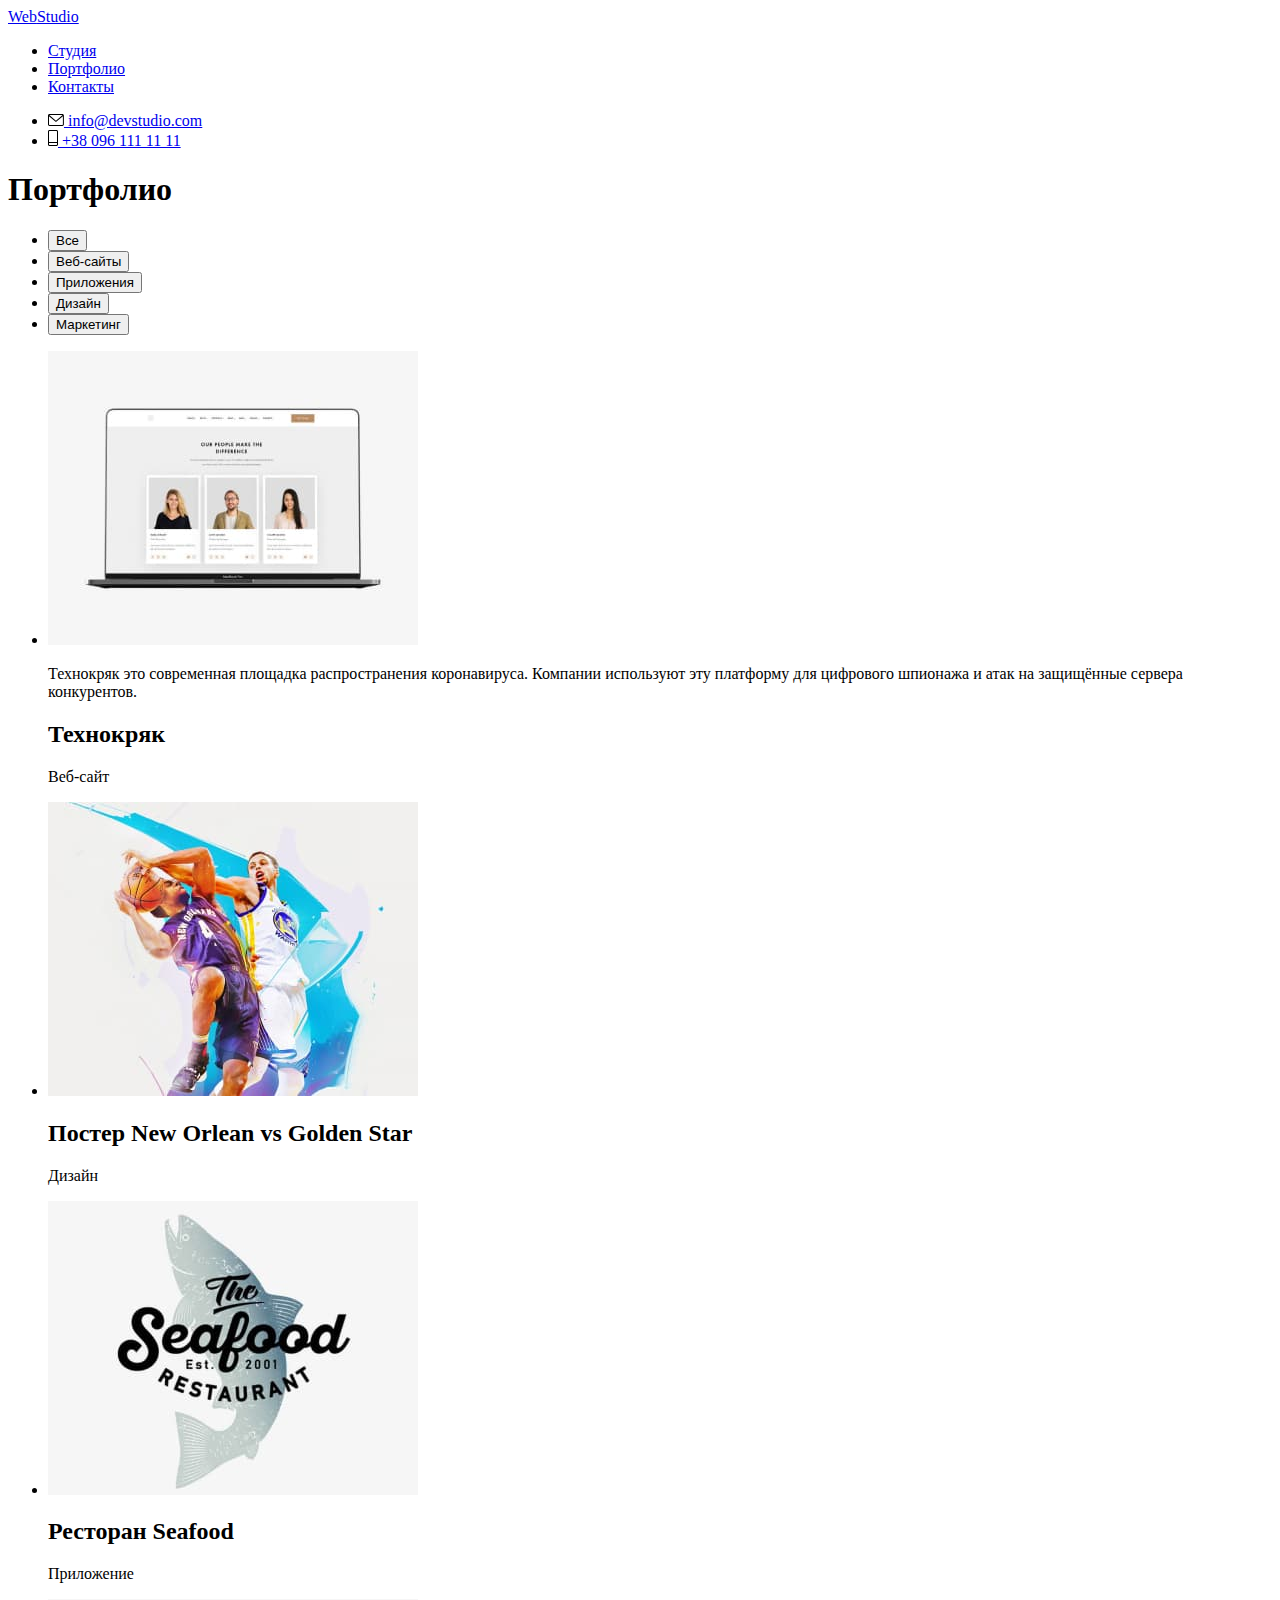
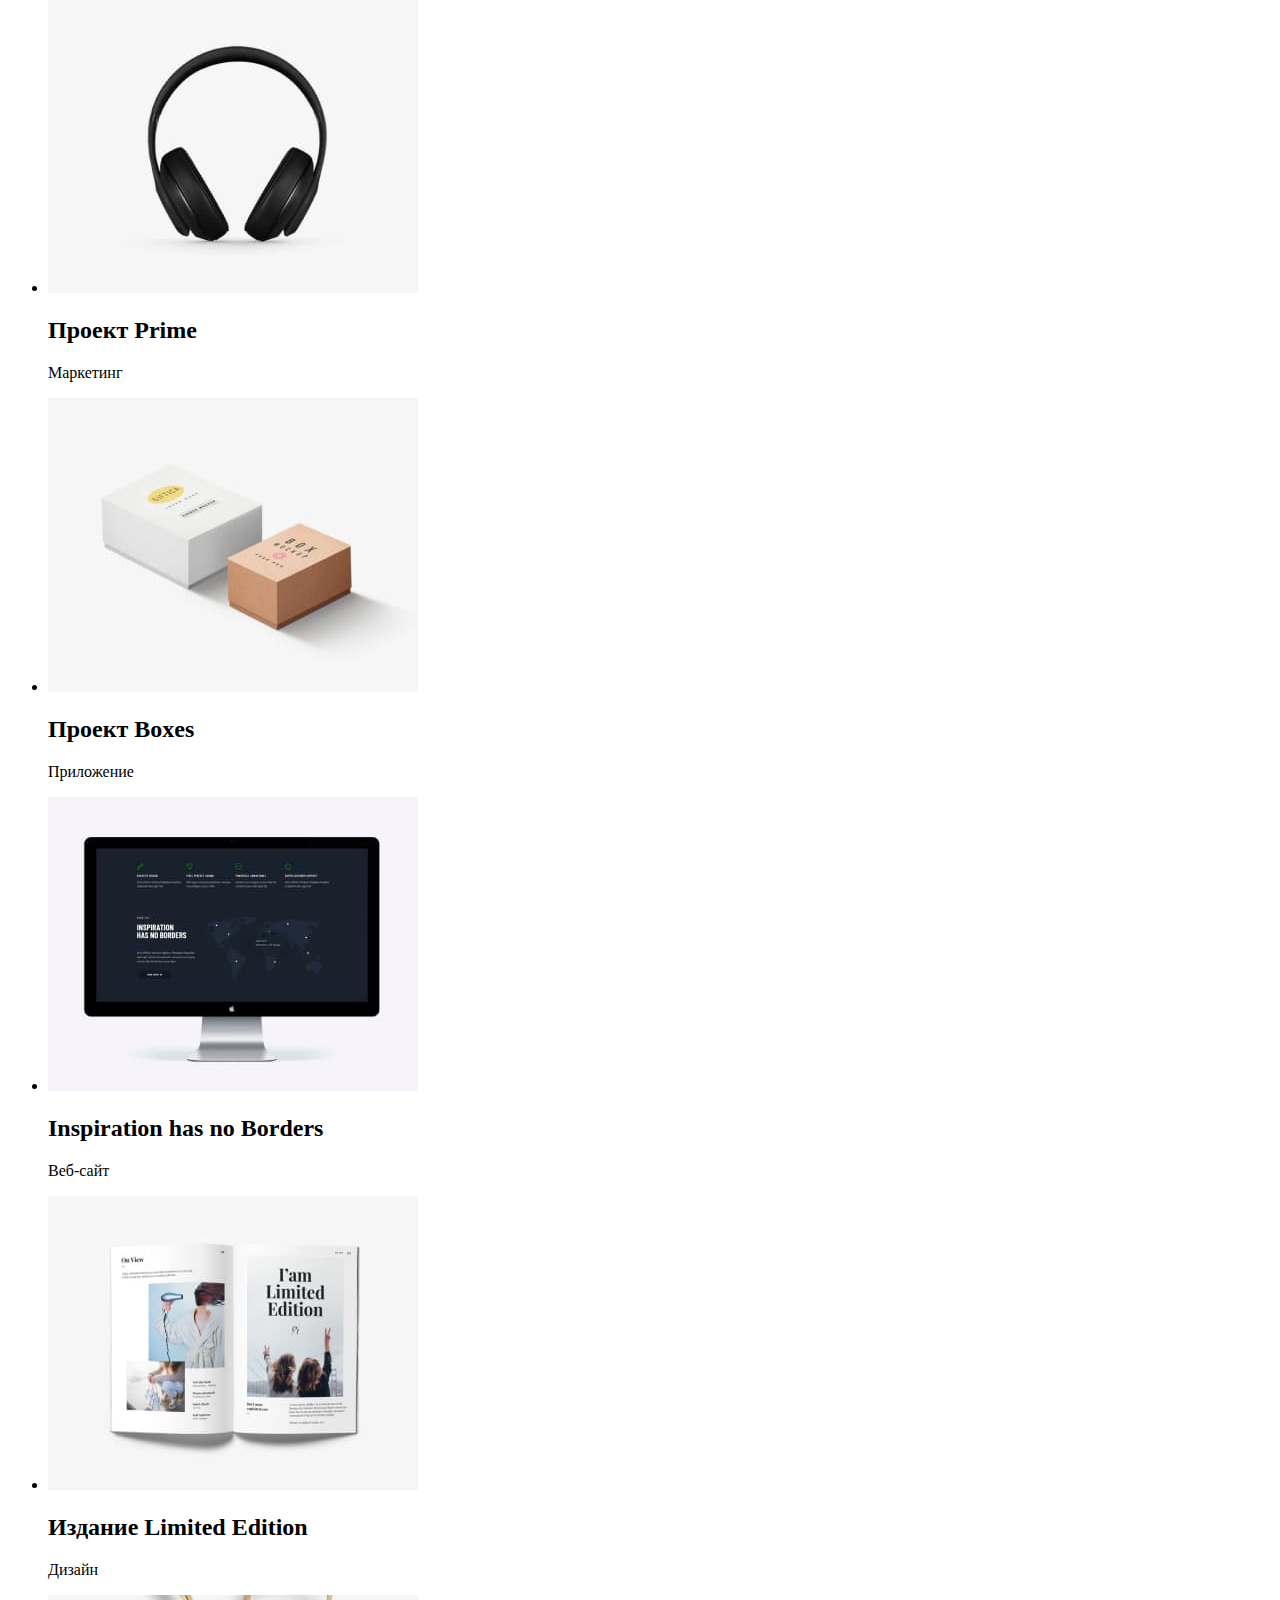
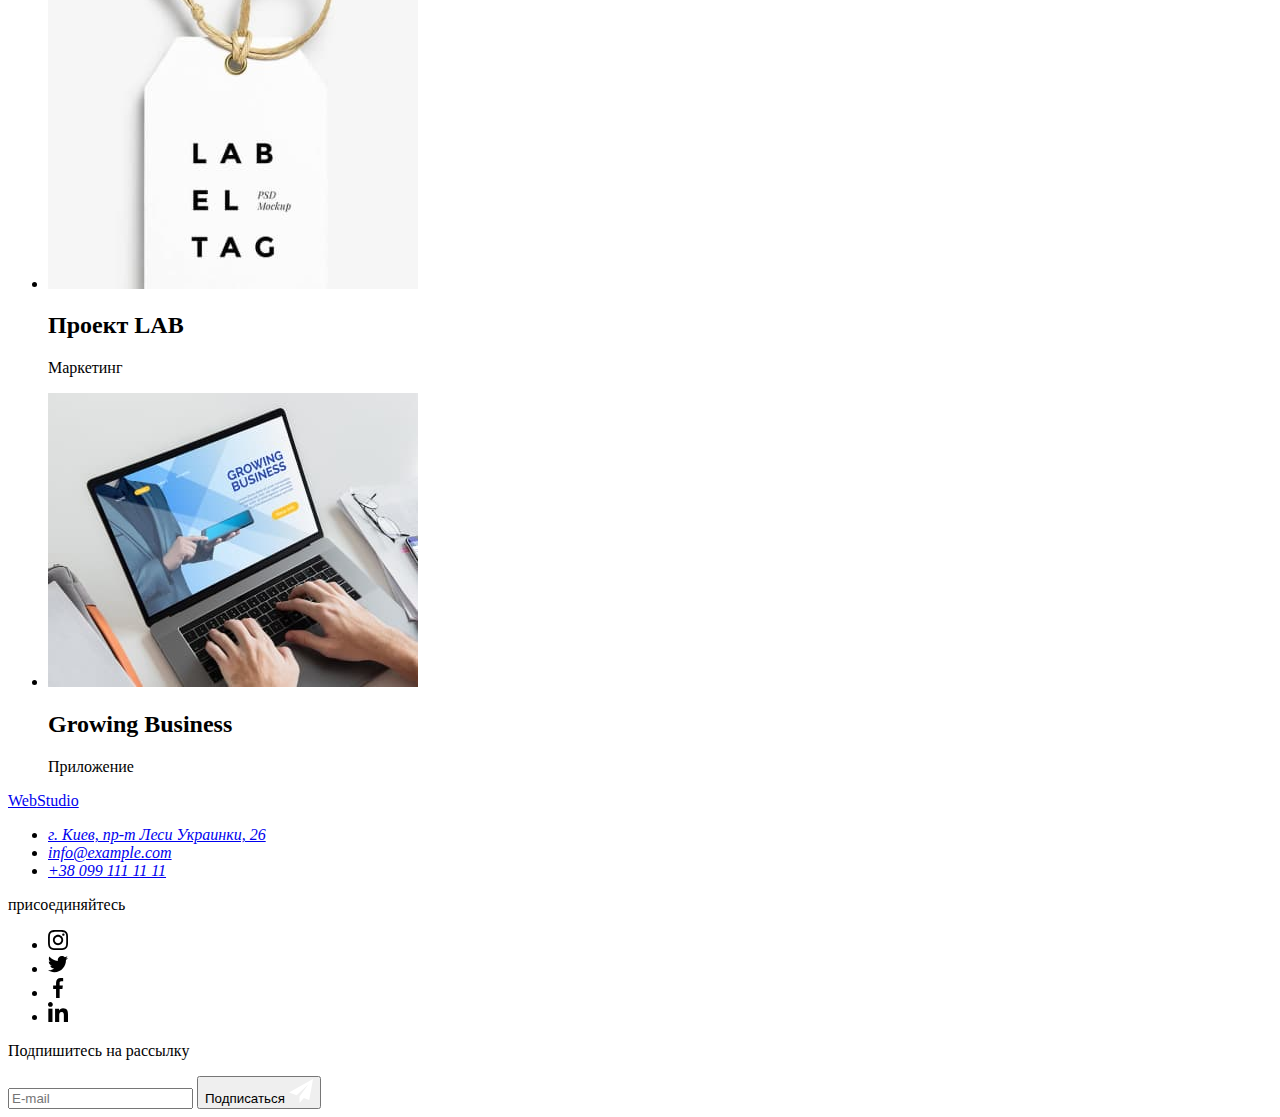
==== portfolio.html @ ef8463d5 "creating new" ====
<!DOCTYPE html>
<html lang="en">
<head>
    <meta charset="UTF-8">
    <meta http-equiv="X-UA-Compatible" content="IE=edge">
    <meta name="viewport" content="width=device-width, initial-scale=1.0">
    <title>WebStudio</title>
    <link rel="preconnect" href="https://fonts.googleapis.com">
    <link rel="preconnect" href="https://fonts.gstatic.com" crossorigin>
    <link href="https://fonts.googleapis.com/css2?family=Raleway:wght@700&family=Roboto:wght@400;500;700;900&display=swap"
        rel="stylesheet">
    <link rel="stylesheet" href="https://cdnjs.cloudflare.com/ajax/libs/modern-normalize/1.1.0/modern-normalize.min.css"
        integrity="sha512-wpPYUAdjBVSE4KJnH1VR1HeZfpl1ub8YT/NKx4PuQ5NmX2tKuGu6U/JRp5y+Y8XG2tV+wKQpNHVUX03MfMFn9Q=="
        crossorigin="anonymous" referrerpolicy="no-referrer" />
    <link rel="stylesheet" href="./css/portfolio.min.css">
</head>
<body>
    <header class="header portfolio-header">
        <div class="container header-container">
            <nav class="navigation">
                <a class="logo link" href="./index.html"><span class="logo-primary">Web</span>Studio</a>
                <ul class="nav-list list">
                    <li class="nav-list-item">
                        <a class="nav-list-link link" href="./index.html#about">Студия</a>
                    </li>
                    <li class="nav-list-item">
                        <a class="nav-list-link link current" href="./portfolio.html">Портфолио</a>
                    </li>
                    <li class="nav-list-item">
                        <a class="nav-list-link link" href="#contacts">Контакты</a>
                    </li>
                </ul>
            </nav>
            <ul class="header-contact-list list">
                <li class="header-contact-list-item">
                    <a class="header-contact-link link" href="mailto:info@devstudio.com">
                        <svg class="header-contacts-icon" width="16" height="12">
                            <use href="./img/svg/sprite.svg#icon-email"></use>
                        </svg>
                        info@devstudio.com
                    </a>
                </li>
                <li class="header-contact-list-item">
                    <a class="header-contact-link link" href="tel:+380961111111">
                        <svg class="header-contacts-icon" width="10" height="16">
                            <use href="./img/svg/sprite.svg#icon-telephone"></use>
                        </svg>
                        +38 096 111 11 11
                    </a>
                </li>
            </ul>
        </div>
    </header>
    <main>
        <section class="portfolio">
            <div class="container">
                <h1 class="visually-hidden">Портфолио</h1>
                <ul class="button-list list">
                    <li class="button-list-item">
                        <button class="button" type="button">Все</button>
                    </li>
                    <li class="button-list-item">
                        <button class="button" type="button">Веб-сайты</button>
                    </li>
                    <li class="button-list-item">
                        <button class="button" type="button">Приложения</button>
                    </li>
                    <li class="button-list-item">
                        <button class="button" type="button">Дизайн</button>
                    </li>
                    <li class="button-list-item">
                        <button class="button" type="button">Маркетинг</button>
                    </li>
                </ul>
                <ul class="portfolio-list list">
                    <li class="portfolio-list-item">
                        <div class="portfolio-overlay">
                            <img width="370" height="294" class="portfolio-img" src="./img/portfolio-img-1.jpg" alt="Страница сайта с работниками Технокряк">
                            <p class="overlay-content">Технокряк это современная площадка распространения коронавируса. Компании используют эту платформу для цифрового
                            шпионажа и атак на защищённые сервера конкурентов.</p>
                        </div>
                        <div class="text-box">
                            <h2 class="portfolio-title">Технокряк</h2>
                            <p class="portfolio-text">Веб-сайт</p>
                        </div>
                    </li>
                    <li class="portfolio-list-item">
                        <div class="portfolio-overlay">
                            <img width="370" height="294" class="portfolio-img" src="./img/portfolio-img-2.jpg" alt="два баскетболиста борятся за мяч">
                            <p class="overlay-content"></p>
                        </div>                        
                        <div class="text-box">
                            <h2 class="portfolio-title">Постер <span lang="en">New Orlean vs Golden Star</span></h2>
                            <p class="portfolio-text">Дизайн</p>
                        </div>
                    </li>
                    <li class="portfolio-list-item">
                        <div class="portfolio-overlay">
                            <img width="370" height="294" class="portfolio-img" src="./img/portfolio-img-3.jpg" alt="логотип ресторана Сифуд">
                            <p class="overlay-content"></p>
                        </div>                        
                        <div class="text-box">
                            <h2 class="portfolio-title">Ресторан <span lang="en">Seafood</span></h2>
                            <p class="portfolio-text">Приложение</p>
                        </div>
                    </li>
                    <li class="portfolio-list-item">
                        <div class="portfolio-overlay">
                            <img width="370" height="294" class="portfolio-img" src="./img/portfolio-img-4.jpg" alt="Наушники">
                            <p class="overlay-content"></p>
                        </div>                        
                        <div class="text-box">
                            <h2 class="portfolio-title">Проект <span lang="en">Prime</span></h2>
                            <p class="portfolio-text">Маркетинг</p>
                        </div>
                    </li>
                    <li class="portfolio-list-item">
                        <div class="portfolio-overlay">
                            <img width="370" height="294" class="portfolio-img" src="./img/portfolio-img-5.jpg" alt="Две подарочные коробки">
                            <p class="overlay-content"></p>
                        </div>                        
                        <div class="text-box">
                            <h2 class="portfolio-title">Проект <span lang="en">Boxes</span></h2>
                            <p class="portfolio-text">Приложение</p>
                        </div>
                    </li>
                    <li class="portfolio-list-item">
                        <div class="portfolio-overlay">
                            <img width="370" height="294" class="portfolio-img" src="./img/portfolio-img-6.jpg" alt="Монитор с веб-страницей">
                            <p class="overlay-content"></p>
                        </div>                        
                        <div class="text-box">
                            <h2 class="portfolio-title" lang="en">Inspiration has no Borders</h2>
                            <p class="portfolio-text">Веб-сайт</p>
                        </div>
                    </li>
                    <li class="portfolio-list-item">
                        <div class="portfolio-overlay">
                            <img width="370" height="294" class="portfolio-img" src="./img/portfolio-img-7.jpg" alt="Раскрытый журнал">
                            <p class="overlay-content"></p>
                        </div>                        
                        <div class="text-box">
                            <h2 class="portfolio-title">Издание <span lang="en">Limited Edition</span></h2>
                            <p class="portfolio-text">Дизайн</p>
                        </div>
                    </li>
                    <li class="portfolio-list-item">
                        <div class="portfolio-overlay">
                            <img width="370" height="294" class="portfolio-img" src="./img/portfolio-img-8.jpg" alt="Ярлычок на веревочке">
                            <p class="overlay-content"></p>
                        </div>                        
                        <div class="text-box">
                            <h2 class="portfolio-title">Проект <span lang="en">LAB</span></h2>
                            <p class="portfolio-text">Маркетинг</p>
                        </div>
                    </li>
                    <li class="portfolio-list-item">
                        <div class="portfolio-overlay">
                            <img width="370" height="294" class="portfolio-img" src="./img/portfolio-img-9.jpg" alt="Ноутбук с загруженной веб-страницей">
                            <p class="overlay-content"></p>
                        </div>                        
                        <div class="text-box">
                            <h2 class="portfolio-title" lang="en">Growing Business</h2>
                            <p class="portfolio-text">Приложение</p>
                        </div>
                    </li>
                </ul>
            </div>
        </section>
    </main>
    <footer class="footer">
        <div class="container footer-container">
            <div class="footer-address">
                <a class="footer-logo link" href="./index.html"><span class="logo-primary">Web</span>Studio</a>
                <address id="contacts">
                    <ul class="footer-contact-list list">
                        <li class="footer-contacts-item">
                            <a class="footer-contacts-address link" href="https://goo.gl/maps/A6K9z37KiYoTbCrC9"
                                target="_blank" rel="noopener noreferrer">г. Киев, пр-т Леси Украинки, 26</a>
                        </li>
                        <li class="footer-contacts-item">
                            <a class="footer-contacts-link link" href="mailto:info@example.com">info@example.com</a>
                        </li>
                        <li class="footer-contacts-item">
                            <a class="footer-contacts-link link" href="tel:+380991111111">+38 099 111 11 11</a>
                        </li>
                    </ul>
                </address>
            </div>
            <div class="footer-social">
                <p class="footer-social-text">присоединяйтесь</p>
                <ul class="footer-social-list list">
                    <li class="footer-social-item">
                        <a class="footer-social-link" href="">
                            <svg class="footer-social-link-icon" width="20" height="20">
                                <use href="./img/svg/sprite.svg#icon-instagram"></use>
                            </svg>
                        </a>
                    </li>
                    <li class="footer-social-item">
                        <a class="footer-social-link" href="">
                            <svg class="footer-social-link-icon" width="20" height="20">
                                <use href="./img/svg/sprite.svg#icon-twitter"></use>
                            </svg>
                        </a>
                    </li>
                    <li class="footer-social-item">
                        <a class="footer-social-link" href="">
                            <svg class="footer-social-link-icon" width="20" height="20">
                                <use href="./img/svg/sprite.svg#icon-facebook"></use>
                            </svg>
                        </a>
                    </li>
                    <li class="footer-social-item">
                        <a class="footer-social-link" href="">
                            <svg class="footer-social-link-icon" width="20" height="20">
                                <use href="./img/svg/sprite.svg#icon-linkedin"></use>
                            </svg>
                        </a>
                    </li>
                </ul>
            </div>
            <div class="footer-subscribe-thumb">
                <p class="footer-social-text">Подпишитесь на рассылку</p>
                <form class="footer-subscribe-form">
                    <label class="footer-subsribe-label">
                        <input type="email" name="subscribe-email" class="footer-subscribe-mail" placeholder="E-mail">
                    </label>
                    <button type="submit" class="footer-subscribe-button">Подписаться
                        <svg class="button-icon" width="24" height="24">
                            <use href="./img/svg/icons.svg#icon-send"></use>
                        </svg>
                    </button>
                </form>
            </div>
        </div>
    </footer>
</body>
</html>
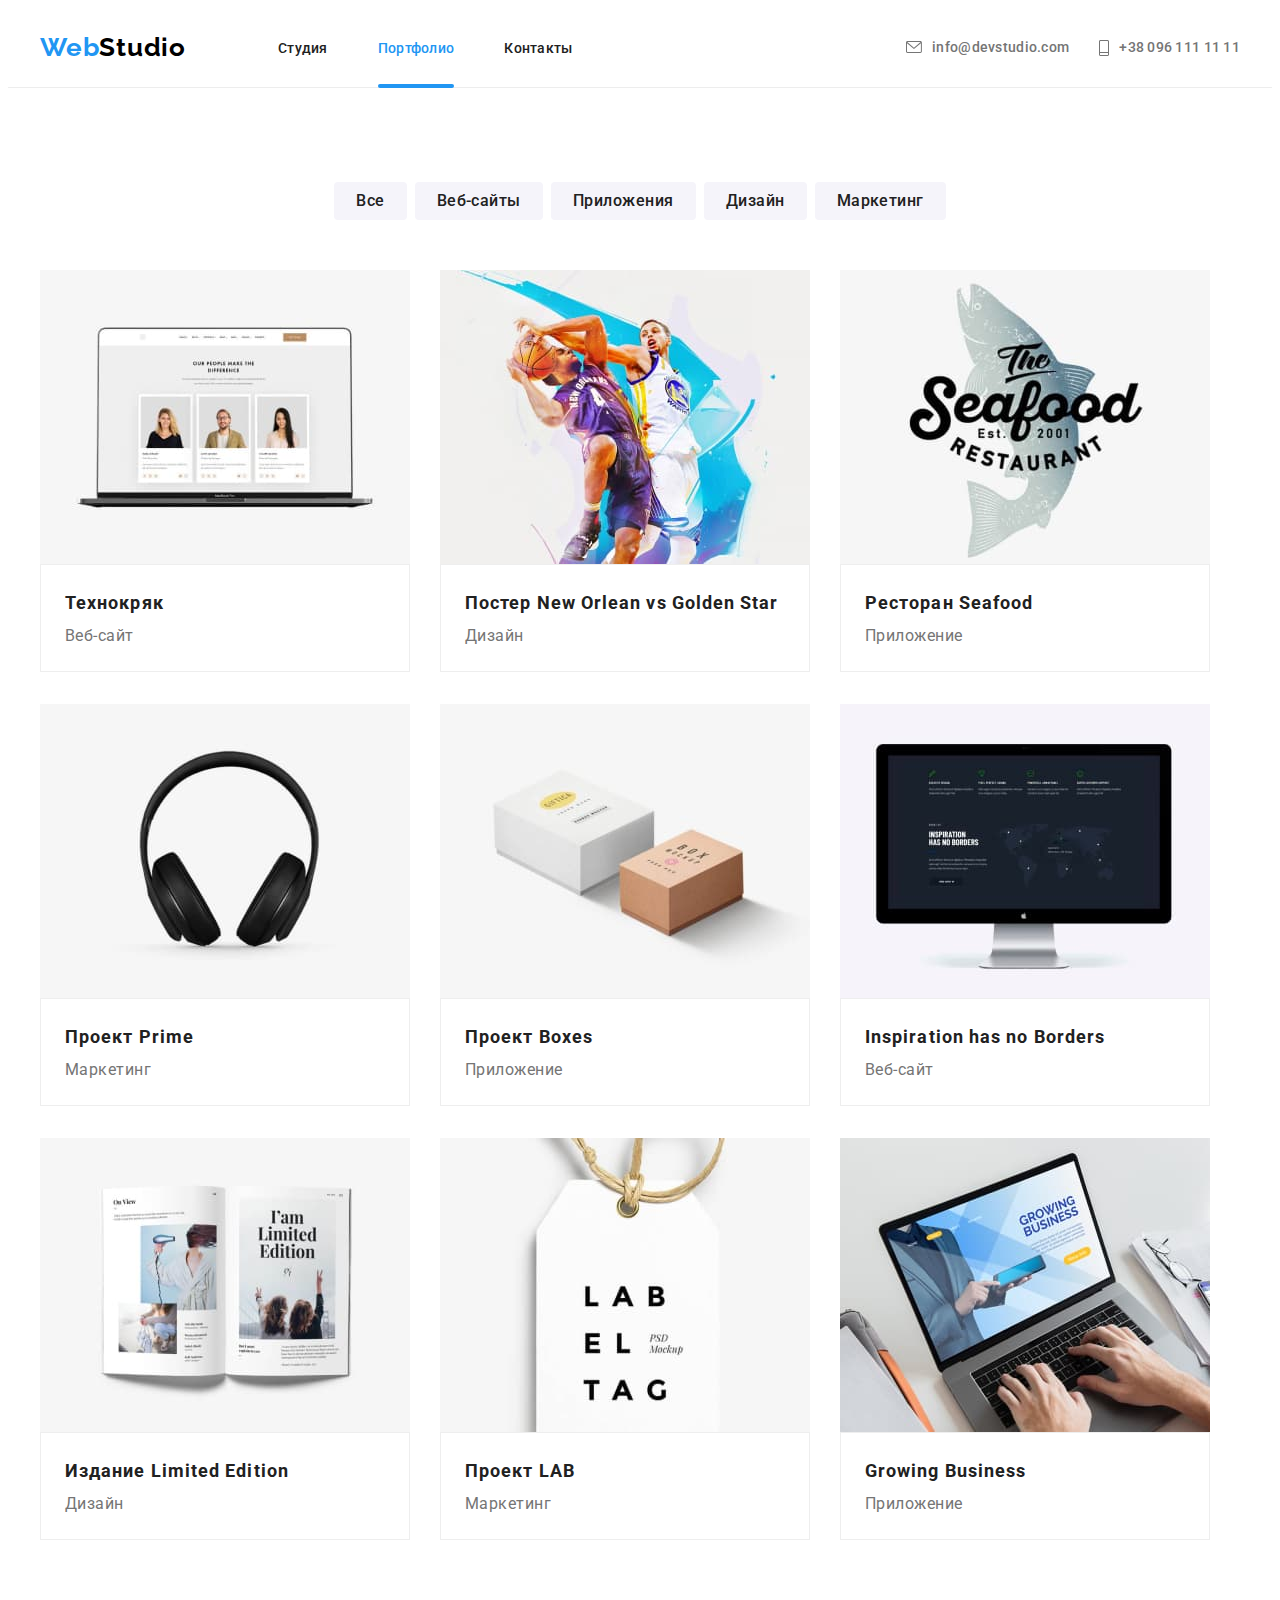
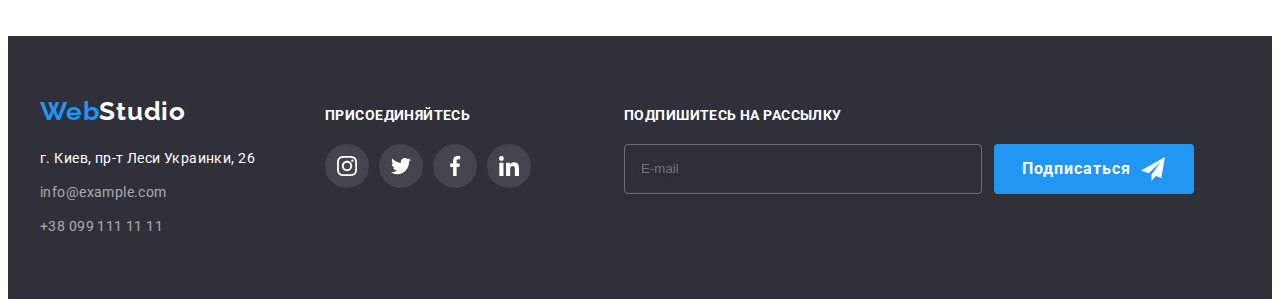
==== commit 06f2f441: "little corrections for bem" ====
--- a/portfolio.html
+++ b/portfolio.html
@@ -20,29 +20,29 @@
             <nav class="navigation">
                 <a class="logo link" href="./index.html"><span class="logo-primary">Web</span>Studio</a>
                 <ul class="nav-list list">
-                    <li class="nav-list-item">
-                        <a class="nav-list-link link" href="./index.html#about">Студия</a>
-                    </li>
-                    <li class="nav-list-item">
-                        <a class="nav-list-link link current" href="./portfolio.html">Портфолио</a>
-                    </li>
-                    <li class="nav-list-item">
-                        <a class="nav-list-link link" href="#contacts">Контакты</a>
+                    <li class="nav-list__item">
+                        <a class="nav-list__link link" href="./index.html#about">Студия</a>
+                    </li>
+                    <li class="nav-list__item">
+                        <a class="nav-list__link link current" href="./portfolio.html">Портфолио</a>
+                    </li>
+                    <li class="nav-list__item">
+                        <a class="nav-list__link link" href="#contacts">Контакты</a>
                     </li>
                 </ul>
             </nav>
-            <ul class="header-contact-list list">
-                <li class="header-contact-list-item">
-                    <a class="header-contact-link link" href="mailto:info@devstudio.com">
-                        <svg class="header-contacts-icon" width="16" height="12">
+            <ul class="header-contact list">
+                <li class="header-contact__item">
+                    <a class="header-contact__link link" href="mailto:info@devstudio.com">
+                        <svg class="header-contact__icon" width="16" height="12">
                             <use href="./img/svg/sprite.svg#icon-email"></use>
                         </svg>
                         info@devstudio.com
                     </a>
                 </li>
-                <li class="header-contact-list-item">
-                    <a class="header-contact-link link" href="tel:+380961111111">
-                        <svg class="header-contacts-icon" width="10" height="16">
+                <li class="header-contact__item">
+                    <a class="header-contact__link link" href="tel:+380961111111">
+                        <svg class="header-contact__icon" width="10" height="16">
                             <use href="./img/svg/sprite.svg#icon-telephone"></use>
                         </svg>
                         +38 096 111 11 11
--- a/css/portfolio.min.css
+++ b/css/portfolio.min.css
@@ -0,0 +1,2 @@
+:root{--font-family: "Roboto", sans-serif;--logo-font: "Raleway", sans-serif;--primary-text-color: #212121;--secondary-text-color: #757575;--accent-color: #2196f3;--icon-color: #afb1b8;--timing-function: cubic-bezier(0.4, 0, 0.2, 1);--duration: 250ms}.visually-hidden{position:absolute;width:1px;height:1px;margin:-1px;border:0;padding:0;white-space:nowrap;clip-path:inset(100%);clip:rect(0 0 0 0);overflow:hidden}body{font-family:var(--font-family)}h1,h2,h3,h4,h5,h6,p{margin-top:0;margin-bottom:0}ul{margin-top:0;margin-bottom:0;padding-left:0}img{display:block}li{display:block}.list{list-style:none}.link{text-decoration:none}.container{width:1200px;padding-left:15px;padding-right:15px;margin-left:auto;margin-right:auto}.logo-primary{color:#2196f3;font-family:var(--logo-font);font-style:normal;font-weight:bold;font-size:26px;line-height:31px;letter-spacing:0.03em}.logo{margin-right:92px;color:#000000;font-family:var(--logo-font);font-style:normal;font-weight:bold;font-size:26px;line-height:31px;letter-spacing:0.03em}.footer-logo{color:#ffffff;font-family:var(--logo-font);font-style:normal;font-weight:bold;font-size:26px;line-height:31px;letter-spacing:0.03em}.button-list{display:flex;justify-content:center;margin-bottom:50px}.button-list-item+.button-list-item{margin-left:8px}.button{padding:6px 22px;border:transparent;display:flex;align-items:center;font-family:var(--font-family);font-style:normal;font-weight:500;font-size:16px;line-height:26px;text-align:center;letter-spacing:0.03em;color:var(--primary-text-color);background-color:#f5f4fa;border-radius:4px;transition-property:background-color, color, box-shadow;transition-duration:var(--duration);transition-timing-function:var(--timing-function)}.button:hover,.button:focus{background-color:var(--accent-color);color:#ffffff;box-shadow:0px 3px 1px rgba(0,0,0,0.1),0px 1px 2px rgba(0,0,0,0.08),0px 2px 2px rgba(0,0,0,0.12);cursor:pointer}.header{padding-top:24px;padding-bottom:24px}.portfolio-header{border-bottom:1px solid #ededed}.header-container{display:flex;align-items:center}.navigation{display:flex}.nav-list{display:flex;align-items:center}.nav-list__item+.nav-list__item{margin-left:50px}.nav-list__link{font-family:var(--font-family);font-style:normal;font-weight:500;font-size:14px;line-height:1.14;letter-spacing:0.02em;color:var(--primary-text-color);transition-property:color;transition-duration:var(--duration);transition-timing-function:var(--timing-function)}.nav-list__link:hover,.nav-list__link:focus{color:var(--accent-color);cursor:pointer}.current{position:relative;color:var(--accent-color)}.current::after{content:"";display:block;position:absolute;left:0;top:44px;width:100%;height:4px;border-radius:2px;background-color:var(--accent-color)}.header-contact{display:flex;margin-left:auto}.header-contact__item{display:flex;align-items:center}.header-contact__item+.header-contact__item{margin-left:30px}.header-contact__link{display:flex;align-items:center;font-family:var(--font-family);font-style:normal;font-weight:500;font-size:14px;line-height:1.14;letter-spacing:0.02em;color:var(--secondary-text-color);transition-property:color;transition-duration:var(--duration);transition-timing-function:var(--timing-function)}.header-contact__link:hover,.header-contact__link:focus{color:var(--accent-color);cursor:pointer}.header-contact__icon{fill:var(--secondary-text-color);margin-right:10px;transition-property:fill;transition-duration:var(--duration);transition-timing-function:var(--timing-function)}.header-contact__link:hover .header-contact__icon,.header-contact__link:focus .header-contact__icon{fill:var(--accent-color);cursor:pointer}.portfolio{padding-top:94px;padding-bottom:94px}.portfolio-list{display:flex;flex-wrap:wrap;flex-basis:calc((100% - 60px) / 3);margin-right:-30px;margin-bottom:-30px}.portfolio-list-item{width:370px;height:404px;background:#ffffff;margin-right:30px;margin-bottom:30px;transition-property:box-shadow;transition-duration:var(--duration);transition-timing-function:var(--timing-function)}.portfolio-list-item:hover,.portfolio-list-item:focus{box-shadow:0px 1px 1px rgba(0,0,0,0.12),0px 4px 4px rgba(0,0,0,0.06),1px 4px 6px rgba(0,0,0,0.16);cursor:pointer}.portfolio-title{font-family:var(--font-family);font-style:normal;font-weight:bold;font-size:18px;line-height:2;letter-spacing:0.06em;color:var(--primary-text-color)}.portfolio-text{font-family:var(--font-family);font-style:normal;font-weight:normal;font-size:16px;line-height:1.88;letter-spacing:0.03em;color:var(--secondary-text-color)}.text-box{padding:20px 24px;border:1px solid #eeeeee;box-sizing:border-box}.portfolio-overlay{position:relative;overflow:hidden}.overlay-content{position:absolute;left:0;top:0;width:100%;height:100%;font-family:var(--font-family);font-style:normal;font-weight:400;font-size:18px;line-height:1.56;letter-spacing:0.03em;color:#FFFFFF;background-color:rgba(33,150,243,0.9);padding:62px 24px;overflow:auto;transform:translateY(100%);transition-property:transform;transition-duration:var(--duration);transition-timing-function:var(--timing-function)}.portfolio-list-item:hover .overlay-content,.portfolio-list-item:focus .overlay-content{transform:translateX(0%)}.footer{background-color:#2f303a;padding-top:60px;padding-bottom:60px}.footer-container{display:flex;align-items:baseline}.footer-contacts-item+.footer-contacts-item{margin-top:10px}address{margin-top:20px}.footer-contacts-address{font-family:var(--font-family);font-style:normal;font-weight:normal;font-size:14px;line-height:1.71;letter-spacing:0.03em;color:#ffffff;transition-property:color;transition-duration:var(--duration);transition-timing-function:var(--timing-function)}.footer-contacts-address:hover,.footer-contacts-address:focus{color:var(--accent-color);cursor:pointer}.footer-contacts-link{font-family:var(--font-family);font-style:normal;font-weight:normal;font-size:14px;line-height:1.71;letter-spacing:0.03em;color:rgba(255,255,255,0.6);transition-property:color;transition-duration:var(--duration);transition-timing-function:var(--timing-function)}.footer-contacts-link:hover,.footer-contacts-link:focus{color:var(--accent-color);cursor:pointer}.footer-social{margin-left:70px}.footer-social-text{margin-bottom:20px;font-family:var(--font-family);font-style:normal;font-weight:bold;font-size:14px;line-height:1.14;letter-spacing:0.03em;text-transform:uppercase;color:#ffffff}.footer-social-list{width:206px;height:44px;display:flex;justify-content:space-between;align-items:center}.footer-social-link{display:flex;justify-content:center;align-items:center;width:44px;height:44px;border-radius:50%;background-color:rgba(255,255,255,0.1);transition-property:background-color;transition-duration:var(--duration);transition-timing-function:var(--timing-function)}.footer-social-link:hover,.footer-social-link:focus{background-color:var(--accent-color);cursor:pointer}.footer-social-link-icon{fill:#ffffff;transition-property:fill;transition-duration:var(--duration);transition-timing-function:var(--timing-function)}.footer-social-link:hover .footer-social-link-icon,.footer-social-link:focus .footer-social-link-icon{fill:#ffffff;cursor:pointer}.footer-subscribe-mail{width:358px;height:50px;border:1px solid rgba(255,255,255,0.3);box-sizing:border-box;filter:drop-shadow(0px 4px 4px rgba(0,0,0,0.15));border-radius:4px;background-color:transparent;padding:15px 16px;color:#ffffff}.footer-subscribe-button{min-width:200px;border:transparent;background-color:var(--accent-color);border-radius:4px;cursor:pointer;padding:10px 28px;margin-left:12px;transition-property:box-shadow;transition-duration:var(--duration);transition-timing-function:var(--timing-function);font-family:var(--font-family);font-style:normal;font-weight:700;font-size:16px;line-height:1.88;display:flex;align-items:center;text-align:center;letter-spacing:0.06em;color:#FFFFFF}.footer-subscribe-button:hover,.footer-subscribe-button:focus{box-shadow:0px 4px 4px rgba(0,0,0,0.15)}.button-icon{margin-left:10px}.footer-subscribe-thumb{margin-left:93px}.footer-subscribe-form{display:flex;flex-direction:row}
+/*# sourceMappingURL=portfolio.min.css.map */